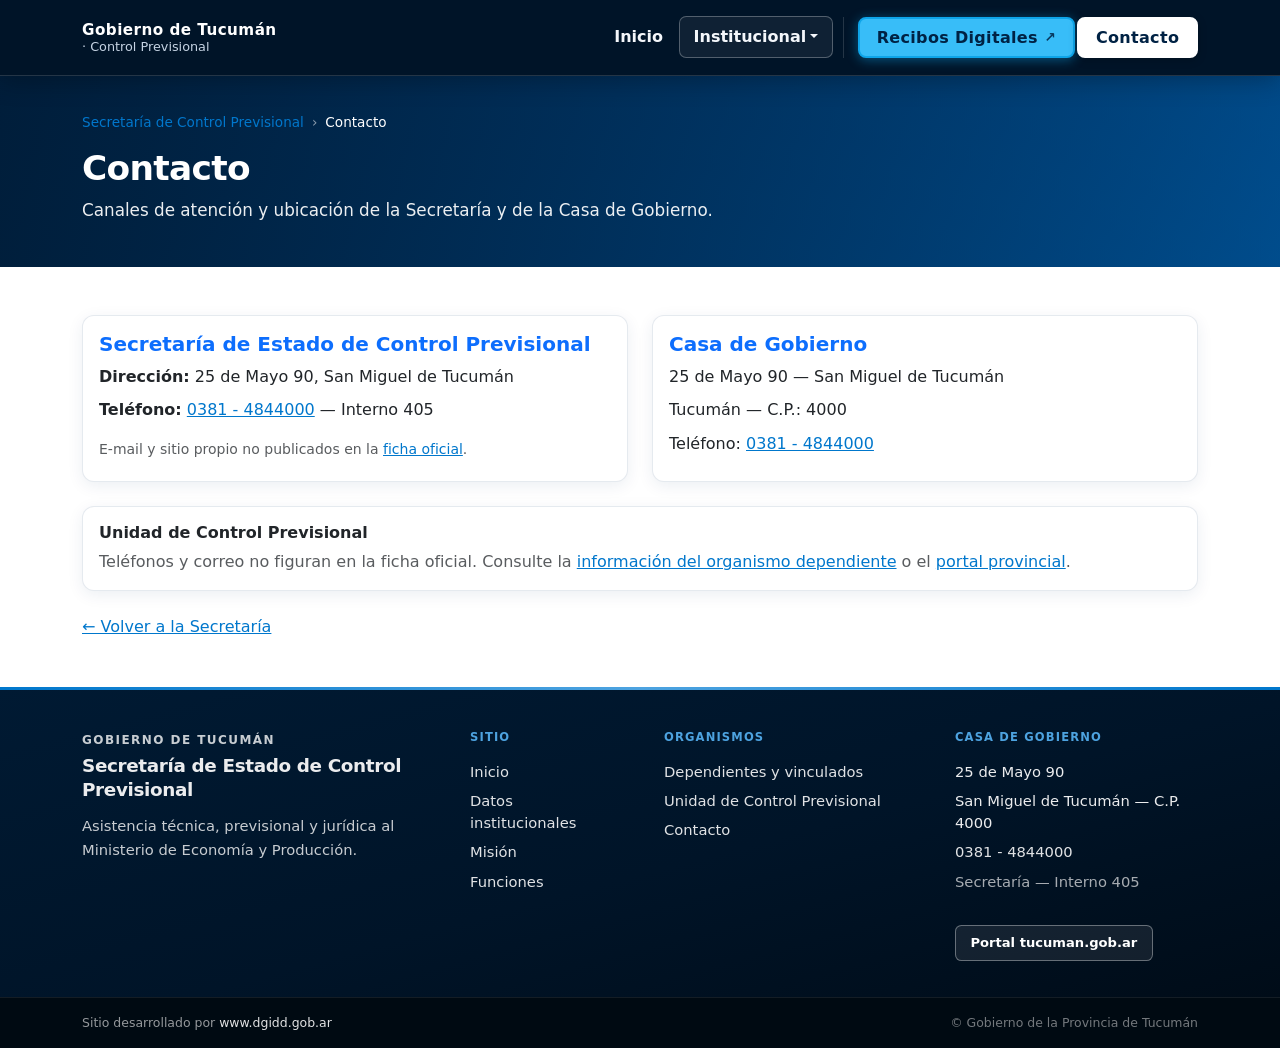
==== contacto.html @ be8f832a "first commit" ====
<!DOCTYPE html>
<html lang="es">
<head>
  <meta charset="UTF-8">
  <meta name="viewport" content="width=device-width, initial-scale=1.0">
  <meta name="description" content="Contacto — Secretaría de Estado de Control Previsional, Gobierno de Tucumán.">
  <meta name="robots" content="index, follow">
  <meta name="author" content="Gobierno de la Provincia de Tucumán">
  <meta name="theme-color" content="#001428">
  <title>Contacto | Control Previsional</title>

  <link rel="canonical" href="https://secretaria-control-previsional.tucuman.gob.ar/contacto.html" data-dynamic="true">

  <meta property="og:locale" content="es_AR">
  <meta property="og:type" content="website">
  <meta property="og:site_name" content="Secretaría de Estado de Control Previsional">
  <meta property="og:title" content="Contacto | Control Previsional">
  <meta property="og:description" content="Dirección, teléfonos y canales de la Secretaría de Estado de Control Previsional y Casa de Gobierno, Tucumán.">
  <meta property="og:url" content="https://secretaria-control-previsional.tucuman.gob.ar/contacto.html" data-dynamic="og-url">
  <meta property="og:image" content="https://secretaria-control-previsional.tucuman.gob.ar/assets/img/hero-1.jpg" data-dynamic="og-image">
  <meta property="og:image:width" content="1920">
  <meta property="og:image:height" content="1280">
  <meta property="og:image:alt" content="Contacto — Secretaría de Control Previsional">

  <meta name="twitter:card" content="summary_large_image">
  <meta name="twitter:title" content="Contacto | Control Previsional">
  <meta name="twitter:description" content="25 de Mayo 90, San Miguel de Tucumán. Teléfono 0381-4844000, interno 405.">
  <meta name="twitter:image" content="https://secretaria-control-previsional.tucuman.gob.ar/assets/img/hero-1.jpg" data-dynamic="twitter-image">
  <meta name="twitter:image:alt" content="Contacto — Secretaría de Control Previsional">

  <script type="application/ld+json">
  {
    "@context": "https://schema.org",
    "@type": "ContactPage",
    "name": "Contacto — Secretaría de Estado de Control Previsional",
    "url": "https://secretaria-control-previsional.tucuman.gob.ar/contacto.html",
    "mainEntity": {
      "@type": "GovernmentOrganization",
      "name": "Secretaría de Estado de Control Previsional",
      "telephone": "+54-381-4844000",
      "address": {
        "@type": "PostalAddress",
        "streetAddress": "25 de Mayo 90",
        "addressLocality": "San Miguel de Tucumán",
        "postalCode": "4000",
        "addressRegion": "Tucumán",
        "addressCountry": "AR"
      }
    }
  }
  </script>

  <link href="https://cdn.jsdelivr.net/npm/bootstrap@5.3.3/dist/css/bootstrap.min.css" rel="stylesheet" integrity="sha384-QWTKZyjpPEjISv5WaRU9OFeRpok6YctnYmDr5pNlyT2bRjXh0JMhjY6hW+ALEwIH" crossorigin="anonymous">
  <link rel="stylesheet" href="css/estilos.css">
</head>
<body data-page="contacto">
  <a class="skip-link visually-hidden-focusable" href="#contenido-principal">Saltar al contenido principal</a>

  <header class="site-header">
    <nav class="navbar navbar-expand-lg navbar-dark fixed-top" id="navbarPrincipal" aria-label="Navegación principal">
      <div class="container">
        <a class="navbar-brand" href="index.html">
          <span class="brand-gobierno">Gobierno de Tucumán</span>
          <span class="brand-organismo d-none d-md-inline"> · Control Previsional</span>
        </a>
        <button class="navbar-toggler" type="button" data-bs-toggle="collapse" data-bs-target="#menuNav" aria-controls="menuNav" aria-expanded="false" aria-label="Abrir menú">
          <span class="navbar-toggler-icon"></span>
        </button>
        <div class="collapse navbar-collapse" id="menuNav">
          <ul class="navbar-nav ms-auto align-items-lg-center nav-main">
            <li class="nav-item"><a class="nav-link nav-link-text" href="index.html#inicio" data-nav-page="inicio">Inicio</a></li>
            <li class="nav-item dropdown">
              <a class="nav-link nav-link-text nav-link-inst dropdown-toggle" href="#" id="navInstitucional" role="button" data-bs-toggle="dropdown" aria-expanded="false">Institucional</a>
              <ul class="dropdown-menu nav-dropdown dropdown-menu-lg-end shadow-lg" aria-labelledby="navInstitucional">
                <li><a class="dropdown-item" href="index.html#datos-institucionales">Datos institucionales</a></li>
                <li><a class="dropdown-item" href="index.html#mision">Misión</a></li>
                <li><a class="dropdown-item" href="index.html#funciones">Funciones</a></li>
                <li><hr class="dropdown-divider"></li>
                <li><a class="dropdown-item" href="organismos-dependientes.html" data-nav-page="organismos">Organismos dependientes</a></li>
              </ul>
            </li>
            <li class="nav-item nav-item-cta ms-lg-2">
              <a class="nav-link nav-btn nav-btn-recibos" href="https://previsional.mecontuc.gob.ar/" target="_blank" rel="noopener noreferrer">
                <span class="nav-btn-label">Recibos Digitales</span>
                <span class="nav-btn-ext" aria-hidden="true">↗</span>
              </a>
            </li>
            <li class="nav-item">
              <a class="nav-link nav-btn nav-btn-contacto active" href="contacto.html" data-nav-page="contacto" aria-current="page">Contacto</a>
            </li>
          </ul>
        </div>
      </div>
    </nav>
  </header>

  <main id="contenido-principal">
    <header class="page-header page-header--banner" style="--page-banner: url('assets/img/hero-3.jpg');">
      <div class="page-header-overlay" aria-hidden="true"></div>
      <div class="container page-header-inner">
        <nav aria-label="Miga de pan" class="breadcrumb-nav">
          <ol class="breadcrumb breadcrumb-light mb-3">
            <li class="breadcrumb-item"><a href="index.html">Secretaría de Control Previsional</a></li>
            <li class="breadcrumb-item active" aria-current="page">Contacto</li>
          </ol>
        </nav>
        <h1 class="page-header-title">Contacto</h1>
        <p class="page-header-lead mb-0">
          Canales de atención y ubicación de la Secretaría y de la Casa de Gobierno.
        </p>
      </div>
    </header>

    <section class="py-5">
      <div class="container">
        <div class="row g-4">
          <div class="col-lg-6">
            <div class="card content-card h-100">
              <div class="card-body">
                <h2 class="h5 fw-semibold text-primary">Secretaría de Estado de Control Previsional</h2>
                <ul class="list-unstyled contact-list mb-0">
                  <li><strong>Dirección:</strong> 25 de Mayo 90, San Miguel de Tucumán</li>
                  <li><strong>Teléfono:</strong> <a href="tel:+543814844000">0381 - 4844000</a> — Interno 405</li>
                </ul>
                <p class="small text-muted mt-3 mb-0">
                  E-mail y sitio propio no publicados en la
                  <a href="https://www.tucuman.gob.ar/organismos/secretaria-de-estado-de-control-previsional" target="_blank" rel="noopener noreferrer">ficha oficial</a>.
                </p>
              </div>
            </div>
          </div>
          <div class="col-lg-6">
            <div class="card content-card h-100">
              <div class="card-body">
                <h2 class="h5 fw-semibold text-primary">Casa de Gobierno</h2>
                <ul class="list-unstyled contact-list mb-0">
                  <li>25 de Mayo 90 — San Miguel de Tucumán</li>
                  <li>Tucumán — C.P.: 4000</li>
                  <li>Teléfono: <a href="tel:+543814844000">0381 - 4844000</a></li>
                </ul>
              </div>
            </div>
          </div>
        </div>

        <div class="card content-card mt-4">
          <div class="card-body">
            <h2 class="h6 fw-semibold mb-2">Unidad de Control Previsional</h2>
            <p class="mb-0 text-muted">
              Teléfonos y correo no figuran en la ficha oficial. Consulte la
              <a href="organismos-dependientes.html">información del organismo dependiente</a>
              o el
              <a href="https://www.tucuman.gob.ar/organismos/unidad-de-control-previsional" target="_blank" rel="noopener noreferrer">portal provincial</a>.
            </p>
          </div>
        </div>

        <p class="mt-4 mb-0">
          <a href="index.html">← Volver a la Secretaría</a>
        </p>
      </div>
    </section>
  </main>

  <footer class="site-footer">
    <div class="footer-main">
      <div class="container">
        <div class="row g-4 g-lg-5">
          <div class="col-lg-4">
            <div class="footer-brand">
              <p class="footer-brand-gobierno">Gobierno de Tucumán</p>
              <p class="footer-brand-organismo">Secretaría de Estado de Control Previsional</p>
              <p class="footer-brand-text">
                Asistencia técnica, previsional y jurídica al Ministerio de Economía y Producción.
              </p>
            </div>
          </div>
          <div class="col-6 col-lg-2">
            <h2 class="footer-col-title">Sitio</h2>
            <ul class="footer-links list-unstyled">
              <li><a href="index.html">Inicio</a></li>
              <li><a href="index.html#datos-institucionales">Datos institucionales</a></li>
              <li><a href="index.html#mision">Misión</a></li>
              <li><a href="index.html#funciones">Funciones</a></li>
            </ul>
          </div>
          <div class="col-6 col-lg-3">
            <h2 class="footer-col-title">Organismos</h2>
            <ul class="footer-links list-unstyled">
              <li><a href="organismos-dependientes.html">Dependientes y vinculados</a></li>
              <li><a href="organismos-dependientes.html#unidad-control-previsional">Unidad de Control Previsional</a></li>
              <li><a href="contacto.html">Contacto</a></li>
            </ul>
          </div>
          <div class="col-lg-3">
            <h2 class="footer-col-title">Casa de Gobierno</h2>
            <ul class="footer-contact list-unstyled">
              <li>25 de Mayo 90</li>
              <li>San Miguel de Tucumán — C.P. 4000</li>
              <li><a href="tel:+543814844000">0381 - 4844000</a></li>
              <li class="footer-contact-int">Secretaría — Interno 405</li>
            </ul>
            <a class="footer-portal-btn" href="https://www.tucuman.gob.ar" target="_blank" rel="noopener noreferrer">Portal tucuman.gob.ar</a>
          </div>
        </div>
      </div>
    </div>

    <div class="footer-bottom">
      <div class="container footer-bottom-inner">
        <p class="footer-legal mb-0">
          Sitio desarrollado por
          <a href="https://www.dgidd.gob.ar" target="_blank" rel="noopener noreferrer">www.dgidd.gob.ar</a>
        </p>
        <p class="footer-copy mb-0">© Gobierno de la Provincia de Tucumán</p>
      </div>
    </div>
  </footer>

  <script src="https://cdn.jsdelivr.net/npm/bootstrap@5.3.3/dist/js/bootstrap.bundle.min.js" integrity="sha384-YvpcrYf0tY3lHB60NNkmXc5s9fDVZLESaAA55NDzOxhy9GkcIdslK1eN7N6jIeHz" crossorigin="anonymous"></script>
  <script src="config/social.js"></script>
  <script src="js/social-meta.js"></script>
  <script src="js/main.js"></script>
</body>
</html>
---- css/estilos.css ----
:root {
  --color-primary: #003366;
  --color-primary-dark: #001a33;
  --color-accent: #0077cc;
  --color-accent-light: #4da3e0;
  --color-text: #2c3e50;
  --color-text-muted: #6c757d;
  --color-bg: #ffffff;
  --color-bg-alt: #f0f4f8;
  --navbar-height: 76px;
  --shadow-card: 0 0.25rem 1rem rgba(0, 51, 102, 0.08);
  --shadow-card-hover: 0 0.5rem 1.5rem rgba(0, 51, 102, 0.14);
  --radius-lg: 0.75rem;
  --nav-bg: #001428;
  --nav-bg-scrolled: #000f1f;
  --nav-text: #f4f7fb;
  --nav-text-soft: #c5d3e3;
  --nav-border: rgba(255, 255, 255, 0.14);
  --nav-cta-recibos-bg: #38bdf8;
  --nav-cta-recibos-text: #002244;
  --nav-cta-recibos-hover: #7dd3fc;
}

html {
  scroll-behavior: smooth;
}

body {
  font-family: system-ui, -apple-system, "Segoe UI", Roboto, "Helvetica Neue", Arial, sans-serif;
  color: var(--color-text);
  background-color: var(--color-bg);
  padding-top: var(--navbar-height);
}

.skip-link:focus {
  position: fixed;
  top: 0.5rem;
  left: 0.5rem;
  z-index: 1100;
  padding: 0.5rem 1rem;
  background: var(--color-bg);
  color: var(--color-primary);
  border: 2px solid var(--color-accent);
  border-radius: 0.25rem;
}

#navbarPrincipal {
  background: var(--nav-bg);
  backdrop-filter: blur(12px);
  -webkit-backdrop-filter: blur(12px);
  border-bottom: 1px solid var(--nav-border);
  box-shadow: 0 4px 24px rgba(0, 0, 0, 0.28);
  min-height: var(--navbar-height);
  transition: background-color 0.25s ease, box-shadow 0.25s ease;
}

#navbarPrincipal.navbar-scrolled {
  background: var(--nav-bg-scrolled);
  box-shadow: 0 6px 28px rgba(0, 0, 0, 0.35);
}

#navbarPrincipal .navbar-brand {
  color: var(--nav-text);
}

#navbarPrincipal .navbar-brand:hover,
#navbarPrincipal .navbar-brand:focus {
  color: #fff;
}

.navbar-brand {
  display: flex;
  flex-direction: column;
  line-height: 1.2;
  max-width: min(100%, 320px);
}

.brand-gobierno {
  font-size: 0.95rem;
  font-weight: 700;
  letter-spacing: 0.03em;
  color: #fff;
}

.brand-organismo {
  font-size: 0.8rem;
  color: var(--nav-text-soft);
  font-weight: 500;
}

#navbarPrincipal .navbar-toggler {
  border: 1px solid rgba(255, 255, 255, 0.45);
  padding: 0.4rem 0.55rem;
}

#navbarPrincipal .navbar-toggler:focus {
  box-shadow: 0 0 0 0.2rem rgba(56, 189, 248, 0.45);
}

.nav-main {
  gap: 0.15rem;
}

#navbarPrincipal .nav-link {
  font-weight: 600;
  border-radius: 0.45rem;
  transition: background-color 0.2s ease, color 0.2s ease, border-color 0.2s ease, box-shadow 0.2s ease;
}

.nav-link-text {
  color: var(--nav-text) !important;
  padding: 0.5rem 0.85rem !important;
}

.nav-link-text:hover,
.nav-link-text:focus {
  color: #fff !important;
  background-color: rgba(255, 255, 255, 0.14) !important;
}

.nav-link-text.active {
  color: #fff !important;
  background-color: rgba(56, 189, 248, 0.22) !important;
  box-shadow: inset 0 0 0 1px rgba(125, 211, 252, 0.45);
}

.nav-link-inst {
  border: 1px solid rgba(255, 255, 255, 0.28);
  background-color: rgba(255, 255, 255, 0.06);
}

.nav-link-inst.show,
.nav-link-inst.active {
  color: #fff !important;
  background-color: rgba(255, 255, 255, 0.16) !important;
  border-color: rgba(255, 255, 255, 0.4);
}

#navbarPrincipal .nav-dropdown {
  background: #0c2a45;
  border: 1px solid rgba(125, 211, 252, 0.25);
  border-radius: 0.55rem;
  padding: 0.45rem;
  margin-top: 0.5rem;
  min-width: 15rem;
}

#navbarPrincipal .nav-dropdown .dropdown-item {
  color: var(--nav-text);
  border-radius: 0.4rem;
  font-weight: 600;
  padding: 0.5rem 0.85rem;
}

#navbarPrincipal .nav-dropdown .dropdown-item:hover,
#navbarPrincipal .nav-dropdown .dropdown-item:focus {
  color: #fff;
  background-color: rgba(56, 189, 248, 0.2);
}

#navbarPrincipal .nav-dropdown .dropdown-item.active {
  color: #fff;
  background-color: rgba(56, 189, 248, 0.35);
}

#navbarPrincipal .nav-dropdown .dropdown-divider {
  border-color: rgba(255, 255, 255, 0.16);
  margin: 0.35rem 0;
}

.nav-btn {
  display: inline-flex !important;
  align-items: center;
  justify-content: center;
  gap: 0.4rem;
  padding: 0.55rem 1.05rem !important;
  font-weight: 700 !important;
  letter-spacing: 0.02em;
  line-height: 1.2;
  border-radius: 0.5rem !important;
  border: 2px solid transparent;
  text-align: center;
}

.nav-btn-recibos {
  background: var(--nav-cta-recibos-bg) !important;
  color: var(--nav-cta-recibos-text) !important;
  border-color: #0ea5e9 !important;
  box-shadow: 0 2px 12px rgba(14, 165, 233, 0.45);
}

.nav-btn-recibos:hover,
.nav-btn-recibos:focus {
  background: var(--nav-cta-recibos-hover) !important;
  color: #001a33 !important;
  border-color: #38bdf8 !important;
}

.nav-btn-ext {
  font-size: 0.85em;
  opacity: 0.85;
}

.nav-btn-contacto {
  color: #fff !important;
  background: transparent !important;
  border-color: rgba(255, 255, 255, 0.65) !important;
}

.nav-btn-contacto:hover,
.nav-btn-contacto:focus {
  color: var(--nav-cta-recibos-text) !important;
  background: #fff !important;
  border-color: #fff !important;
}

.nav-btn-contacto.active {
  color: var(--nav-cta-recibos-text) !important;
  background: #fff !important;
  border-color: #fff !important;
  box-shadow: 0 2px 10px rgba(0, 0, 0, 0.2);
}

.section-anchor {
  scroll-margin-top: calc(var(--navbar-height) + 1rem);
}

/* —— Hero con carrusel —— */
.hero {
  position: relative;
  color: #fff;
  min-height: clamp(32rem, 88vh, 44rem);
  display: flex;
  align-items: center;
  overflow: hidden;
  padding: 2rem 0 3rem;
}

.hero-carousel {
  position: absolute;
  inset: 0;
  z-index: 0;
}

.hero-carousel .carousel-inner,
.hero-carousel .carousel-item {
  height: 100%;
}

.hero-carousel-img {
  width: 100%;
  height: 100%;
  object-fit: cover;
  object-position: center;
  transform: scale(1.02);
  transition: transform 8s ease;
}

.hero-carousel .carousel-item.active .hero-carousel-img {
  transform: scale(1.08);
}

.hero-overlay {
  position: absolute;
  inset: 0;
  z-index: 1;
  background:
    linear-gradient(105deg, rgba(0, 26, 51, 0.92) 0%, rgba(0, 51, 102, 0.78) 42%, rgba(0, 80, 140, 0.55) 100%),
    linear-gradient(0deg, rgba(0, 20, 40, 0.5) 0%, transparent 45%);
  pointer-events: none;
}

.hero-content {
  position: relative;
  z-index: 2;
  width: 100%;
}

.hero-badge {
  display: inline-block;
  font-size: 0.75rem;
  font-weight: 700;
  letter-spacing: 0.12em;
  text-transform: uppercase;
  padding: 0.35rem 0.85rem;
  margin-bottom: 1rem;
  border-radius: 2rem;
  background: rgba(255, 255, 255, 0.15);
  border: 1px solid rgba(255, 255, 255, 0.35);
  backdrop-filter: blur(4px);
}

.hero-title {
  font-size: clamp(1.85rem, 4.5vw, 3rem);
  font-weight: 800;
  line-height: 1.12;
  letter-spacing: -0.02em;
  margin-bottom: 0.75rem;
  text-shadow: 0 2px 24px rgba(0, 0, 0, 0.35);
}

.hero-subtitle {
  font-size: clamp(1rem, 2vw, 1.2rem);
  font-weight: 500;
  opacity: 0.95;
  margin-bottom: 1rem;
}

.hero-lead {
  font-size: 1.05rem;
  line-height: 1.65;
  max-width: 38rem;
  opacity: 0.92;
  margin-bottom: 1.75rem;
}

.hero-actions .btn {
  font-weight: 600;
  border-radius: 0.5rem;
  padding: 0.65rem 1.25rem;
}

.btn-hero-primary {
  background: #fff;
  color: var(--color-primary-dark);
  border: none;
  box-shadow: 0 4px 14px rgba(0, 0, 0, 0.2);
}

.btn-hero-primary:hover {
  background: #f0f7ff;
  color: var(--color-primary-dark);
}

.btn-hero-secondary {
  background: var(--color-accent);
  color: #fff;
  border: none;
}

.btn-hero-secondary:hover {
  background: var(--color-accent-light);
  color: #fff;
}

.btn-hero-outline {
  background: transparent;
  color: #fff;
  border: 2px solid rgba(255, 255, 255, 0.65);
}

.btn-hero-outline:hover {
  background: rgba(255, 255, 255, 0.12);
  color: #fff;
  border-color: #fff;
}

.hero-panel {
  background: rgba(255, 255, 255, 0.12);
  border: 1px solid rgba(255, 255, 255, 0.28);
  border-radius: var(--radius-lg);
  padding: 1.5rem 1.75rem;
  backdrop-filter: blur(12px);
  -webkit-backdrop-filter: blur(12px);
  box-shadow: 0 8px 32px rgba(0, 0, 0, 0.15);
}

.hero-panel-title {
  font-size: 0.8rem;
  text-transform: uppercase;
  letter-spacing: 0.1em;
  font-weight: 700;
  margin-bottom: 1rem;
  opacity: 0.9;
}

.hero-panel-list li {
  border-bottom: 1px solid rgba(255, 255, 255, 0.15);
}

.hero-panel-list li:last-child {
  border-bottom: none;
}

.hero-panel-list a {
  display: block;
  padding: 0.65rem 0;
  color: #fff;
  text-decoration: none;
  font-weight: 500;
  transition: padding-left 0.2s ease, opacity 0.2s ease;
}

.hero-panel-list a:hover {
  padding-left: 0.35rem;
  opacity: 0.95;
  color: #fff;
}

.hero-carousel-indicators {
  margin-bottom: 1.25rem;
  z-index: 3;
}

.hero-carousel-indicators [data-bs-target] {
  width: 2.5rem;
  height: 0.25rem;
  border-radius: 1rem;
  border: none;
  background-color: rgba(255, 255, 255, 0.45);
  opacity: 1;
  transition: background-color 0.2s ease, transform 0.2s ease;
}

.hero-carousel-indicators .active {
  background-color: #fff;
  transform: scaleX(1.1);
}

.hero-carousel-control {
  z-index: 3;
  width: 8%;
  opacity: 0.85;
}

.hero-carousel-control:hover {
  opacity: 1;
}

/* —— Cabeceras internas —— */
.page-header {
  position: relative;
  color: #fff;
  padding: 2.25rem 0 2.75rem;
  overflow: hidden;
}

.page-header--banner {
  background: var(--color-primary) center / cover no-repeat;
  background-image: linear-gradient(135deg, rgba(0, 51, 102, 0.88), rgba(0, 119, 204, 0.75)), var(--page-banner);
}

.page-header-overlay {
  position: absolute;
  inset: 0;
  background: linear-gradient(90deg, rgba(0, 26, 51, 0.85) 0%, rgba(0, 51, 102, 0.5) 100%);
  pointer-events: none;
}

.page-header-inner {
  position: relative;
  z-index: 1;
}

.page-header-title {
  font-size: clamp(1.5rem, 3vw, 2.15rem);
  font-weight: 800;
  margin-bottom: 0.5rem;
  letter-spacing: -0.02em;
}

.page-header-lead {
  max-width: 40rem;
  opacity: 0.92;
  font-size: 1.05rem;
}

.breadcrumb-nav .breadcrumb {
  --bs-breadcrumb-divider: "›";
  font-size: 0.85rem;
}

.breadcrumb-light .breadcrumb-item,
.breadcrumb-light .breadcrumb-item a {
  color: rgba(255, 255, 255, 0.85);
}

.breadcrumb-light .breadcrumb-item.active {
  color: #fff;
}

.breadcrumb-light .breadcrumb-item + .breadcrumb-item::before {
  color: rgba(255, 255, 255, 0.55);
}

.breadcrumb-light .breadcrumb-item a {
  color: rgba(255, 255, 255, 0.92);
  text-decoration: none;
}

.breadcrumb-light .breadcrumb-item a:hover {
  text-decoration: underline;
}

.section-title {
  color: var(--color-primary);
  font-weight: 800;
  font-size: 1.75rem;
  margin-bottom: 1.5rem;
  padding-bottom: 0.5rem;
  border-bottom: 3px solid var(--color-accent);
  display: inline-block;
  letter-spacing: -0.02em;
}

.lead-sm {
  font-size: 1.1rem;
  line-height: 1.65;
}

.datos-card,
.content-card {
  border: 1px solid rgba(0, 51, 102, 0.1);
  box-shadow: var(--shadow-card);
  border-radius: var(--radius-lg);
  transition: transform 0.25s ease, box-shadow 0.25s ease;
}

.datos-card:hover,
.content-card:hover {
  transform: translateY(-3px);
  box-shadow: var(--shadow-card-hover);
}

.datos-label {
  font-size: 0.72rem;
  text-transform: uppercase;
  letter-spacing: 0.08em;
  color: var(--color-accent);
  font-weight: 700;
  margin-bottom: 0.5rem;
}

.datos-value {
  font-size: 1rem;
  line-height: 1.5;
}

.datos-value a {
  color: var(--color-primary);
  text-decoration: none;
  font-weight: 600;
}

.datos-value a:hover {
  text-decoration: underline;
}

.funciones-list {
  padding-left: 1.25rem;
}

.funciones-list li {
  margin-bottom: 0.75rem;
  line-height: 1.65;
  padding-left: 0.25rem;
}

.funciones-list li::marker {
  color: var(--color-accent);
  font-weight: 700;
}

.funciones-list li:last-child {
  margin-bottom: 0;
}

.organismo-detalle {
  margin-top: 2rem;
  padding-top: 2rem;
  border-top: 1px solid rgba(0, 51, 102, 0.12);
}

.organismo-detalle--standalone {
  margin-top: 0;
  padding-top: 0;
  border-top: none;
}

.organismo-title {
  color: var(--color-primary-dark);
  font-weight: 800;
  font-size: 1.35rem;
  letter-spacing: -0.01em;
  margin-bottom: 1.5rem;
}

.bg-light {
  background-color: var(--color-bg-alt) !important;
}

.contact-list li {
  margin-bottom: 0.5rem;
  line-height: 1.6;
}

.contact-list a {
  color: var(--color-primary);
  font-weight: 600;
}

.site-footer {
  margin-top: 0;
  color: rgba(255, 255, 255, 0.92);
}

.footer-main {
  background: linear-gradient(165deg, var(--color-primary-dark) 0%, #001428 55%, #000c18 100%);
  padding: 2.75rem 0 2.25rem;
  position: relative;
}

.footer-main::before {
  content: "";
  position: absolute;
  top: 0;
  left: 0;
  right: 0;
  height: 3px;
  background: linear-gradient(90deg, var(--color-accent), var(--color-accent-light), var(--color-accent));
}

.footer-brand-gobierno {
  font-size: 0.75rem;
  font-weight: 700;
  letter-spacing: 0.12em;
  text-transform: uppercase;
  opacity: 0.85;
  margin-bottom: 0.35rem;
}

.footer-brand-organismo {
  font-size: 1.15rem;
  font-weight: 800;
  line-height: 1.3;
  margin-bottom: 0.75rem;
  letter-spacing: -0.02em;
}

.footer-brand-text {
  font-size: 0.92rem;
  line-height: 1.6;
  color: rgba(255, 255, 255, 0.78);
  margin-bottom: 0;
  max-width: 22rem;
}

.footer-col-title {
  font-size: 0.72rem;
  font-weight: 700;
  letter-spacing: 0.1em;
  text-transform: uppercase;
  color: var(--color-accent-light);
  margin-bottom: 1rem;
}

.footer-links li,
.footer-contact li {
  margin-bottom: 0.45rem;
  font-size: 0.92rem;
}

.footer-links a,
.footer-contact a,
.footer-bottom a {
  color: rgba(255, 255, 255, 0.88);
  text-decoration: none;
  transition: color 0.2s ease, padding-left 0.2s ease;
}

.footer-links a:hover,
.footer-contact a:hover,
.footer-bottom a:hover {
  color: #fff;
  padding-left: 0.15rem;
}

.footer-contact-int {
  font-size: 0.85rem;
  color: rgba(255, 255, 255, 0.65);
  margin-top: 0.25rem;
}

.footer-portal-btn {
  display: inline-block;
  margin-top: 1rem;
  padding: 0.45rem 0.9rem;
  font-size: 0.82rem;
  font-weight: 600;
  color: #fff !important;
  border: 1px solid rgba(255, 255, 255, 0.35);
  border-radius: 0.4rem;
  background: rgba(255, 255, 255, 0.08);
  text-decoration: none !important;
  transition: background 0.2s ease, border-color 0.2s ease;
}

.footer-portal-btn:hover {
  background: rgba(255, 255, 255, 0.16);
  border-color: rgba(255, 255, 255, 0.55);
  padding-left: 0.9rem !important;
  color: #fff !important;
}

.footer-bottom {
  background: #000a12;
  padding: 1rem 0;
  border-top: 1px solid rgba(255, 255, 255, 0.08);
}

.footer-bottom-inner {
  display: flex;
  flex-direction: column;
  gap: 0.35rem;
  align-items: flex-start;
}

.footer-legal {
  font-size: 0.78rem;
  color: rgba(255, 255, 255, 0.58);
  line-height: 1.5;
}

.footer-copy {
  font-size: 0.78rem;
  color: rgba(255, 255, 255, 0.45);
}

@media (min-width: 992px) {
  .nav-item-cta {
    padding-left: 0.85rem;
    border-left: 1px solid var(--nav-border);
    border-top: none;
    padding-top: 0;
  }

  .footer-bottom-inner {
    flex-direction: row;
    justify-content: space-between;
    align-items: center;
  }
}

a:not(.nav-link):not(.btn):not(.hero-panel-list a):not(.footer-links a):not(.footer-contact a):not(.footer-bottom a):not(.footer-portal-btn) {
  color: var(--color-accent);
  font-weight: 500;
}

a:not(.nav-link):not(.btn):not(.hero-panel-list a):not(.footer-links a):not(.footer-contact a):not(.footer-bottom a):not(.footer-portal-btn):hover {
  color: var(--color-primary);
}

@media (max-width: 991.98px) {
  :root {
    --navbar-height: 68px;
  }

  .navbar-collapse {
    background: #051829;
    margin: 0.75rem -0.75rem -0.5rem;
    padding: 0.85rem;
    border-radius: var(--radius-lg);
    border: 1px solid var(--nav-border);
  }

  .nav-main {
    gap: 0.35rem;
    width: 100%;
  }

  .nav-main .nav-item,
  .nav-main .nav-link,
  .nav-main .dropdown {
    width: 100%;
  }

  .nav-main .nav-link-inst {
    width: 100%;
    justify-content: space-between;
  }

  .nav-item-cta {
    margin-left: 0 !important;
    padding-top: 0.35rem;
    border-top: 1px solid var(--nav-border);
  }

  .nav-btn {
    width: 100%;
  }

  .hero {
    min-height: clamp(28rem, 92vh, 36rem);
    padding-bottom: 2.5rem;
  }

  .hero-carousel-control {
    display: none;
  }

  .hero-carousel-indicators {
    margin-bottom: 0.5rem;
  }
}

@media (prefers-reduced-motion: reduce) {
  html {
    scroll-behavior: auto;
  }

  .hero-carousel-img,
  .hero-carousel .carousel-item.active .hero-carousel-img {
    transform: none;
    transition: none;
  }

  .datos-card:hover,
  .content-card:hover {
    transform: none;
  }
}
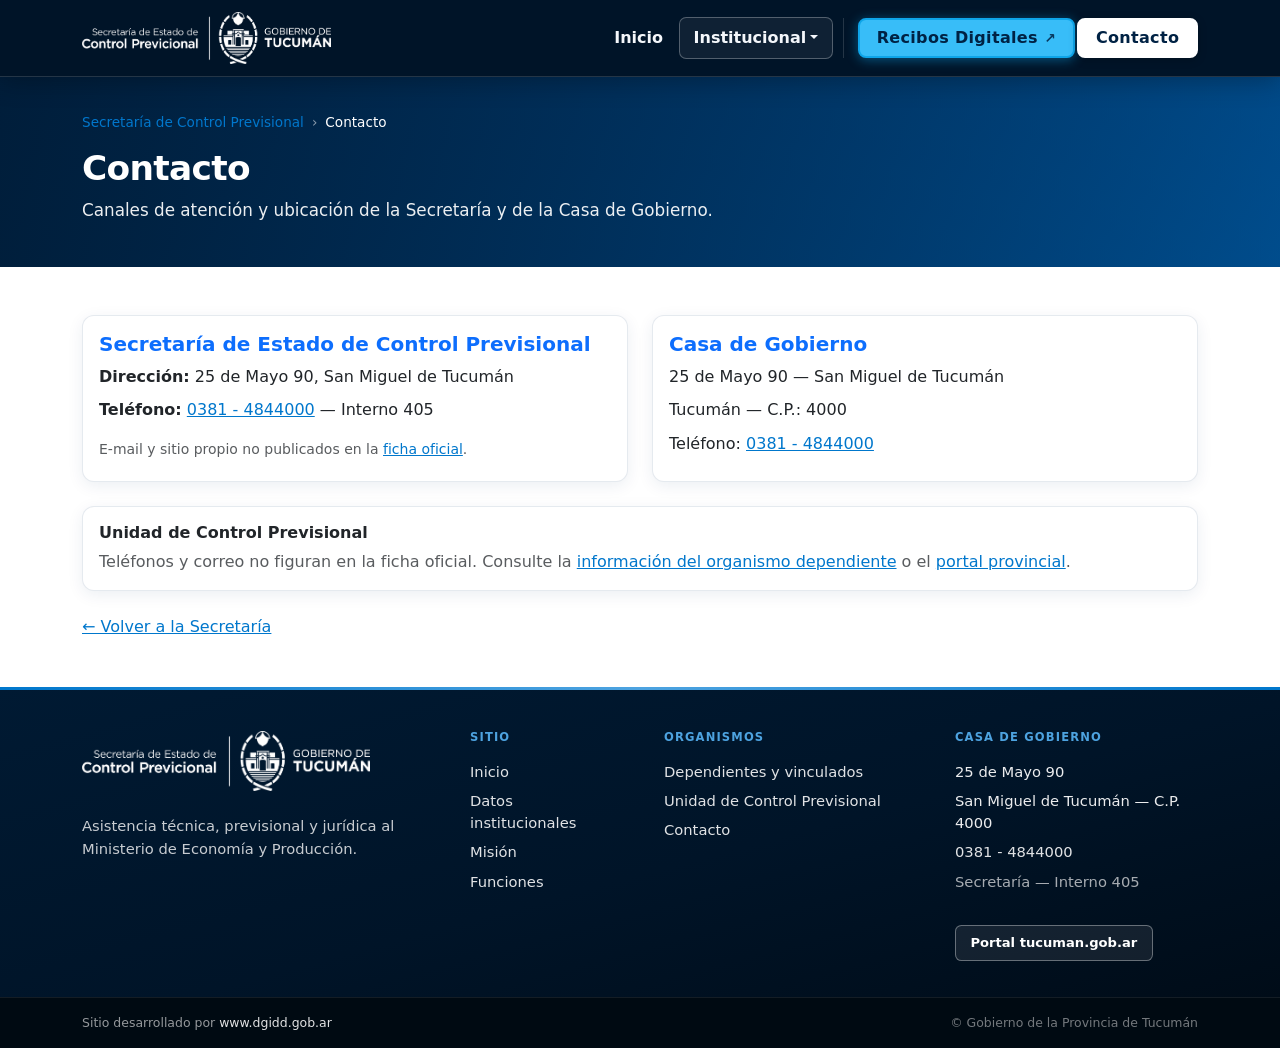
==== commit 46a42190: "se agrego logo oficial" ====
--- a/contacto.html
+++ b/contacto.html
@@ -60,8 +60,7 @@
     <nav class="navbar navbar-expand-lg navbar-dark fixed-top" id="navbarPrincipal" aria-label="Navegación principal">
       <div class="container">
         <a class="navbar-brand" href="index.html">
-          <span class="brand-gobierno">Gobierno de Tucumán</span>
-          <span class="brand-organismo d-none d-md-inline"> · Control Previsional</span>
+          <img src="assets/img/logo-w.png" alt="Secretaría de Estado de Control Previsional — Gobierno de Tucumán" class="brand-logo" width="320" height="64">
         </a>
         <button class="navbar-toggler" type="button" data-bs-toggle="collapse" data-bs-target="#menuNav" aria-controls="menuNav" aria-expanded="false" aria-label="Abrir menú">
           <span class="navbar-toggler-icon"></span>
@@ -168,8 +167,9 @@
         <div class="row g-4 g-lg-5">
           <div class="col-lg-4">
             <div class="footer-brand">
-              <p class="footer-brand-gobierno">Gobierno de Tucumán</p>
-              <p class="footer-brand-organismo">Secretaría de Estado de Control Previsional</p>
+              <a href="index.html" class="footer-brand-logo-link">
+                <img src="assets/img/logo-w.png" alt="Secretaría de Estado de Control Previsional — Gobierno de Tucumán" class="footer-brand-logo" width="320" height="64">
+              </a>
               <p class="footer-brand-text">
                 Asistencia técnica, previsional y jurídica al Ministerio de Economía y Producción.
               </p>
--- a/css/estilos.css
+++ b/css/estilos.css
@@ -70,22 +70,38 @@
 
 .navbar-brand {
   display: flex;
-  flex-direction: column;
-  line-height: 1.2;
-  max-width: min(100%, 320px);
-}
-
-.brand-gobierno {
-  font-size: 0.95rem;
-  font-weight: 700;
-  letter-spacing: 0.03em;
-  color: #fff;
-}
-
-.brand-organismo {
-  font-size: 0.8rem;
-  color: var(--nav-text-soft);
-  font-weight: 500;
+  align-items: center;
+  padding-top: 0.25rem;
+  padding-bottom: 0.25rem;
+  max-width: min(100%, 22rem);
+}
+
+.brand-logo {
+  display: block;
+  width: auto;
+  height: clamp(2.25rem, 5vw, 3.25rem);
+  max-width: 100%;
+  object-fit: contain;
+  object-position: left center;
+}
+
+.footer-brand-logo-link {
+  display: inline-block;
+  margin-bottom: 1rem;
+  line-height: 0;
+}
+
+.footer-brand-logo-link:hover {
+  opacity: 0.92;
+}
+
+.footer-brand-logo {
+  display: block;
+  width: auto;
+  height: clamp(2.75rem, 6vw, 3.75rem);
+  max-width: min(100%, 20rem);
+  object-fit: contain;
+  object-position: left center;
 }
 
 #navbarPrincipal .navbar-toggler {
@@ -620,23 +636,6 @@
   background: linear-gradient(90deg, var(--color-accent), var(--color-accent-light), var(--color-accent));
 }
 
-.footer-brand-gobierno {
-  font-size: 0.75rem;
-  font-weight: 700;
-  letter-spacing: 0.12em;
-  text-transform: uppercase;
-  opacity: 0.85;
-  margin-bottom: 0.35rem;
-}
-
-.footer-brand-organismo {
-  font-size: 1.15rem;
-  font-weight: 800;
-  line-height: 1.3;
-  margin-bottom: 0.75rem;
-  letter-spacing: -0.02em;
-}
-
 .footer-brand-text {
   font-size: 0.92rem;
   line-height: 1.6;
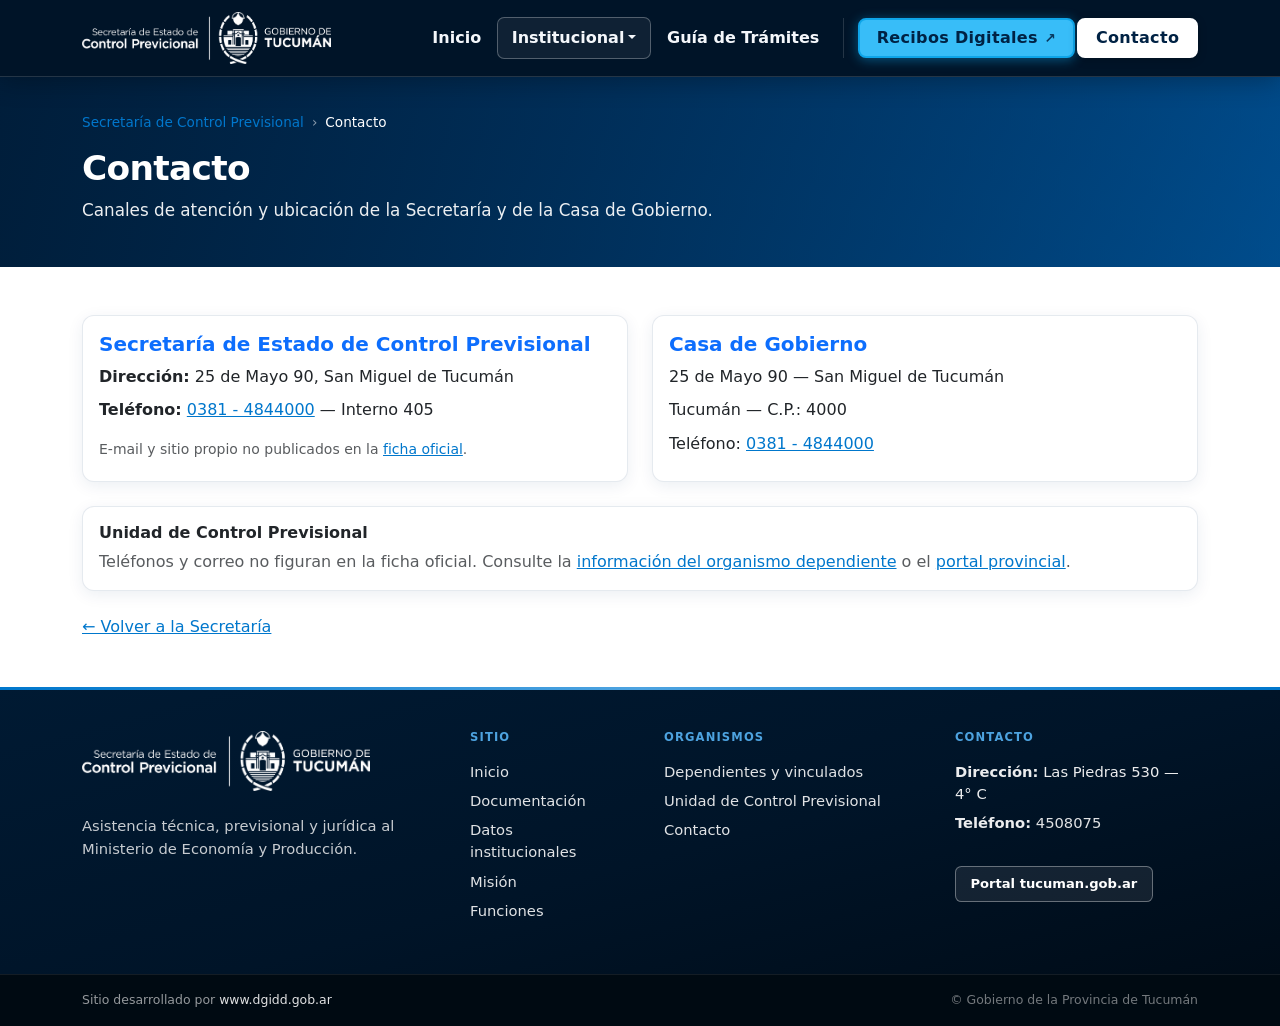
==== commit 701f02ec: "se agregaron cambios propuestos por la secretaria" ====
--- a/contacto.html
+++ b/contacto.html
@@ -78,6 +78,9 @@
                 <li><a class="dropdown-item" href="organismos-dependientes.html" data-nav-page="organismos">Organismos dependientes</a></li>
               </ul>
             </li>
+            <li class="nav-item">
+              <a class="nav-link nav-link-text" href="documentacion.html" data-nav-page="documentacion">Guía de Trámites</a>
+            </li>
             <li class="nav-item nav-item-cta ms-lg-2">
               <a class="nav-link nav-btn nav-btn-recibos" href="https://previsional.mecontuc.gob.ar/" target="_blank" rel="noopener noreferrer">
                 <span class="nav-btn-label">Recibos Digitales</span>
@@ -179,6 +182,7 @@
             <h2 class="footer-col-title">Sitio</h2>
             <ul class="footer-links list-unstyled">
               <li><a href="index.html">Inicio</a></li>
+              <li><a href="documentacion.html">Documentación</a></li>
               <li><a href="index.html#datos-institucionales">Datos institucionales</a></li>
               <li><a href="index.html#mision">Misión</a></li>
               <li><a href="index.html#funciones">Funciones</a></li>
@@ -193,12 +197,10 @@
             </ul>
           </div>
           <div class="col-lg-3">
-            <h2 class="footer-col-title">Casa de Gobierno</h2>
+            <h2 class="footer-col-title">Contacto</h2>
             <ul class="footer-contact list-unstyled">
-              <li>25 de Mayo 90</li>
-              <li>San Miguel de Tucumán — C.P. 4000</li>
-              <li><a href="tel:+543814844000">0381 - 4844000</a></li>
-              <li class="footer-contact-int">Secretaría — Interno 405</li>
+              <li><strong>Dirección:</strong> Las Piedras 530 — 4° C</li>
+              <li><strong>Teléfono:</strong> <a href="tel:+543814508075">4508075</a></li>
             </ul>
             <a class="footer-portal-btn" href="https://www.tucuman.gob.ar" target="_blank" rel="noopener noreferrer">Portal tucuman.gob.ar</a>
           </div>
--- a/css/estilos.css
+++ b/css/estilos.css
@@ -615,6 +615,87 @@
   font-weight: 600;
 }
 
+.doc-list {
+  display: flex;
+  flex-direction: column;
+  gap: 0.75rem;
+}
+
+.doc-list-link {
+  display: flex;
+  align-items: center;
+  gap: 1rem;
+  padding: 1rem 1.15rem;
+  text-decoration: none;
+  color: var(--color-text);
+  background: #fff;
+  border: 1px solid rgba(0, 51, 102, 0.12);
+  border-radius: var(--radius-lg);
+  box-shadow: var(--shadow-card);
+  transition: transform 0.2s ease, box-shadow 0.2s ease, border-color 0.2s ease;
+}
+
+.doc-list-link:hover {
+  transform: translateY(-2px);
+  box-shadow: var(--shadow-card-hover);
+  border-color: rgba(0, 119, 204, 0.35);
+  color: var(--color-primary-dark);
+}
+
+.doc-list-icon {
+  flex-shrink: 0;
+  display: inline-flex;
+  align-items: center;
+  justify-content: center;
+  min-width: 3rem;
+  height: 3rem;
+  border-radius: 0.5rem;
+  background: rgba(220, 38, 38, 0.1);
+  color: #b91c1c;
+  font-size: 0.72rem;
+  font-weight: 800;
+  letter-spacing: 0.04em;
+}
+
+.doc-list-text {
+  flex: 1;
+  min-width: 0;
+}
+
+.doc-list-title {
+  display: block;
+  font-weight: 700;
+  line-height: 1.35;
+  margin-bottom: 0.15rem;
+}
+
+.doc-list-meta {
+  display: block;
+  font-size: 0.82rem;
+  color: var(--color-text-muted);
+  white-space: nowrap;
+  overflow: hidden;
+  text-overflow: ellipsis;
+}
+
+.doc-list-action {
+  flex-shrink: 0;
+  font-size: 0.82rem;
+  font-weight: 700;
+  color: var(--color-accent);
+}
+
+@media (max-width: 575.98px) {
+  .doc-list-link {
+    flex-wrap: wrap;
+  }
+
+  .doc-list-action {
+    width: 100%;
+    padding-left: 4rem;
+  }
+}
+
 .site-footer {
   margin-top: 0;
   color: rgba(255, 255, 255, 0.92);
